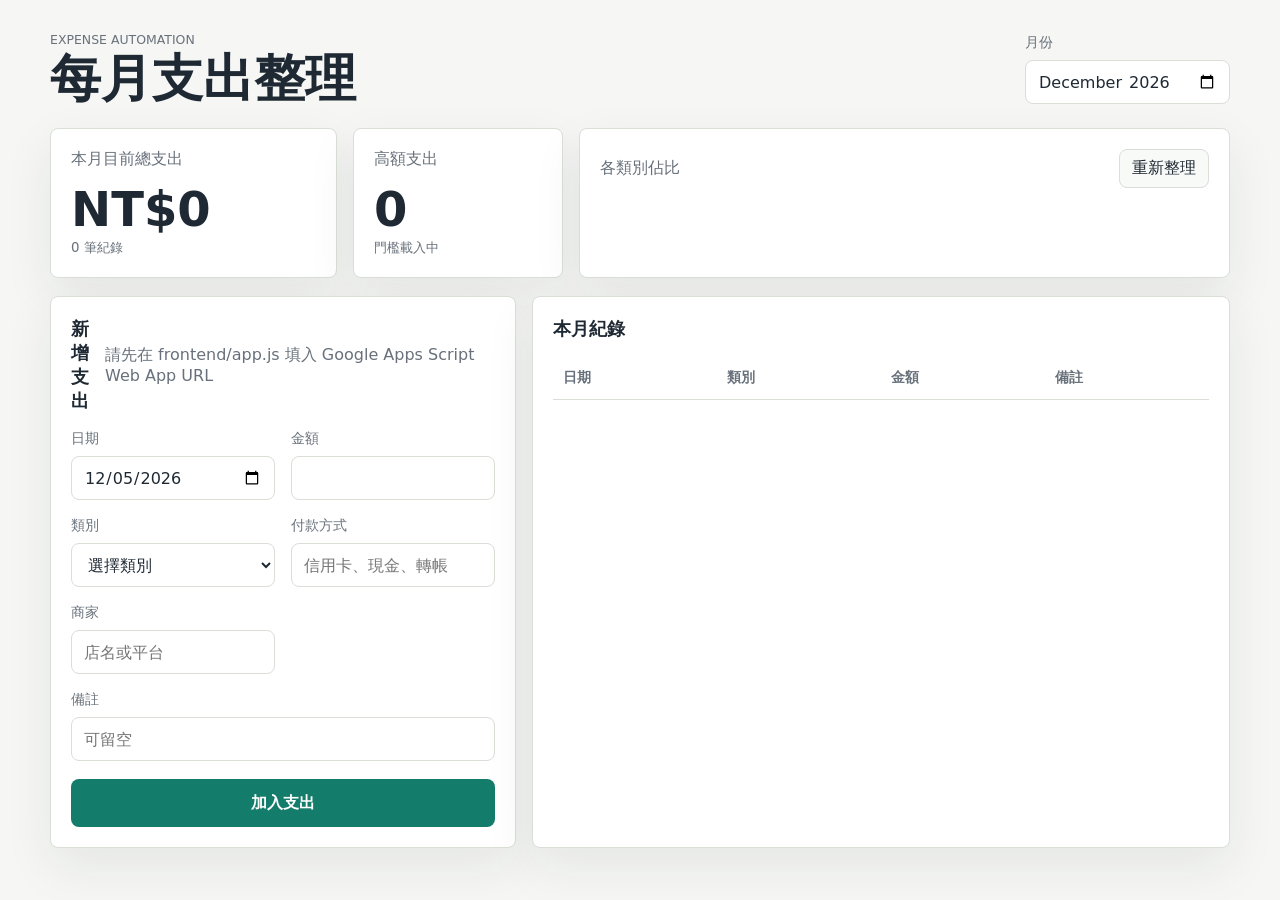
==== frontend/index.html @ 5bca6e2c "Add monthly expense automation skill" ====
<!doctype html>
<html lang="zh-Hant">
  <head>
    <meta charset="utf-8">
    <meta name="viewport" content="width=device-width, initial-scale=1">
    <title>每月支出整理</title>
    <link rel="stylesheet" href="./styles.css">
  </head>
  <body>
    <main class="app-shell">
      <header class="topbar">
        <div>
          <p class="eyebrow">Expense Automation</p>
          <h1>每月支出整理</h1>
        </div>
        <label class="month-picker">
          <span>月份</span>
          <input id="monthInput" type="month">
        </label>
      </header>

      <section class="dashboard-grid" aria-label="支出看板">
        <div class="metric-panel">
          <span class="panel-label">本月目前總支出</span>
          <strong id="totalAmount">NT$0</strong>
          <small id="expenseCount">0 筆紀錄</small>
        </div>
        <div class="metric-panel">
          <span class="panel-label">高額支出</span>
          <strong id="highExpenseCount">0</strong>
          <small id="thresholdText">門檻載入中</small>
        </div>
        <div class="ratio-panel">
          <div class="panel-heading">
            <span class="panel-label">各類別佔比</span>
            <button id="refreshButton" type="button">重新整理</button>
          </div>
          <div id="categoryBreakdown" class="category-list"></div>
        </div>
      </section>

      <section class="workspace-grid">
        <form id="expenseForm" class="expense-form">
          <div class="panel-heading">
            <h2>新增支出</h2>
            <span id="formStatus" role="status"></span>
          </div>
          <div class="form-grid">
            <label>
              <span>日期</span>
              <input name="date" type="date" required>
            </label>
            <label>
              <span>金額</span>
              <input name="amount" type="number" min="1" step="1" inputmode="decimal" required>
            </label>
            <label>
              <span>類別</span>
              <select name="category" required>
                <option value="">選擇類別</option>
                <option>餐飲</option>
                <option>交通</option>
                <option>購物</option>
                <option>娛樂</option>
                <option>居家</option>
                <option>醫療</option>
                <option>學習</option>
                <option>其他</option>
              </select>
            </label>
            <label>
              <span>付款方式</span>
              <input name="paymentMethod" type="text" placeholder="信用卡、現金、轉帳">
            </label>
            <label>
              <span>商家</span>
              <input name="vendor" type="text" placeholder="店名或平台">
            </label>
            <label class="wide">
              <span>備註</span>
              <input name="note" type="text" placeholder="可留空">
            </label>
          </div>
          <button class="primary-action" type="submit">加入支出</button>
        </form>

        <section class="recent-panel">
          <div class="panel-heading">
            <h2>本月紀錄</h2>
            <span id="lastUpdated"></span>
          </div>
          <div class="table-wrap">
            <table>
              <thead>
                <tr>
                  <th>日期</th>
                  <th>類別</th>
                  <th>金額</th>
                  <th>備註</th>
                </tr>
              </thead>
              <tbody id="expenseRows"></tbody>
            </table>
          </div>
        </section>
      </section>
    </main>

    <script src="./app.js"></script>
  </body>
</html>
---- frontend/styles.css ----
:root {
  color-scheme: light;
  --bg: #f6f7f4;
  --surface: #ffffff;
  --ink: #1f2933;
  --muted: #68717b;
  --line: #d9ded7;
  --accent: #137c6b;
  --accent-strong: #0d5f53;
  --warning: #b35b20;
  --shadow: 0 18px 50px rgba(31, 41, 51, 0.08);
}

* {
  box-sizing: border-box;
}

body {
  margin: 0;
  min-height: 100vh;
  background: var(--bg);
  color: var(--ink);
  font-family: Inter, "Noto Sans TC", "Microsoft JhengHei", system-ui, sans-serif;
}

button,
input,
select {
  font: inherit;
}

.app-shell {
  width: min(1180px, calc(100% - 32px));
  margin: 0 auto;
  padding: 32px 0;
}

.topbar,
.panel-heading,
.dashboard-grid,
.workspace-grid,
.form-grid {
  display: grid;
  gap: 16px;
}

.topbar {
  grid-template-columns: 1fr auto;
  align-items: end;
  margin-bottom: 24px;
}

.eyebrow,
.panel-label,
small,
#formStatus,
#lastUpdated {
  color: var(--muted);
}

.eyebrow {
  margin: 0 0 6px;
  font-size: 0.78rem;
  text-transform: uppercase;
  letter-spacing: 0;
}

h1,
h2 {
  margin: 0;
  letter-spacing: 0;
}

h1 {
  font-size: clamp(2rem, 4vw, 3.6rem);
  line-height: 1;
}

h2 {
  font-size: 1.1rem;
}

.month-picker,
.expense-form label {
  display: grid;
  gap: 8px;
}

.month-picker {
  min-width: 190px;
}

.month-picker span,
.expense-form label span {
  color: var(--muted);
  font-size: 0.9rem;
}

input,
select {
  width: 100%;
  min-height: 44px;
  border: 1px solid var(--line);
  border-radius: 8px;
  background: #fff;
  color: var(--ink);
  padding: 10px 12px;
  outline: none;
}

input:focus,
select:focus {
  border-color: var(--accent);
  box-shadow: 0 0 0 3px rgba(19, 124, 107, 0.12);
}

.dashboard-grid {
  grid-template-columns: minmax(180px, 0.75fr) minmax(180px, 0.55fr) minmax(300px, 1.7fr);
  margin-bottom: 18px;
}

.workspace-grid {
  grid-template-columns: minmax(320px, 0.9fr) minmax(420px, 1.35fr);
}

.metric-panel,
.ratio-panel,
.expense-form,
.recent-panel {
  background: var(--surface);
  border: 1px solid var(--line);
  border-radius: 8px;
  box-shadow: var(--shadow);
  padding: 20px;
}

.metric-panel {
  display: grid;
  align-content: space-between;
  min-height: 150px;
}

.metric-panel strong {
  margin: 12px 0 4px;
  font-size: clamp(2rem, 4vw, 3rem);
  line-height: 1;
}

.panel-heading {
  grid-template-columns: 1fr auto;
  align-items: center;
  margin-bottom: 16px;
}

#refreshButton {
  min-height: 36px;
  border: 1px solid var(--line);
  border-radius: 8px;
  background: #f8faf8;
  color: var(--ink);
  cursor: pointer;
  padding: 8px 12px;
}

.category-list {
  display: grid;
  gap: 12px;
}

.category-item {
  display: grid;
  grid-template-columns: 88px 1fr 74px;
  align-items: center;
  gap: 12px;
}

.bar-track {
  height: 10px;
  overflow: hidden;
  border-radius: 999px;
  background: #edf0ec;
}

.bar-fill {
  height: 100%;
  border-radius: inherit;
  background: var(--accent);
}

.form-grid {
  grid-template-columns: repeat(2, minmax(0, 1fr));
}

.wide {
  grid-column: 1 / -1;
}

.primary-action {
  width: 100%;
  min-height: 48px;
  margin-top: 18px;
  border: 0;
  border-radius: 8px;
  background: var(--accent);
  color: #fff;
  cursor: pointer;
  font-weight: 700;
}

.primary-action:hover {
  background: var(--accent-strong);
}

.table-wrap {
  overflow: auto;
}

table {
  width: 100%;
  border-collapse: collapse;
  min-width: 520px;
}

th,
td {
  border-bottom: 1px solid var(--line);
  padding: 12px 10px;
  text-align: left;
  vertical-align: top;
}

th {
  color: var(--muted);
  font-size: 0.86rem;
  font-weight: 600;
}

td.amount {
  font-weight: 700;
  text-align: right;
}

.empty-state {
  color: var(--muted);
  padding: 18px 0;
}

.high-expense {
  color: var(--warning);
  font-weight: 700;
}

@media (max-width: 860px) {
  .app-shell {
    width: min(100% - 24px, 680px);
    padding: 20px 0;
  }

  .topbar,
  .dashboard-grid,
  .workspace-grid,
  .form-grid {
    grid-template-columns: 1fr;
  }

  .category-item {
    grid-template-columns: 72px 1fr 64px;
  }
}
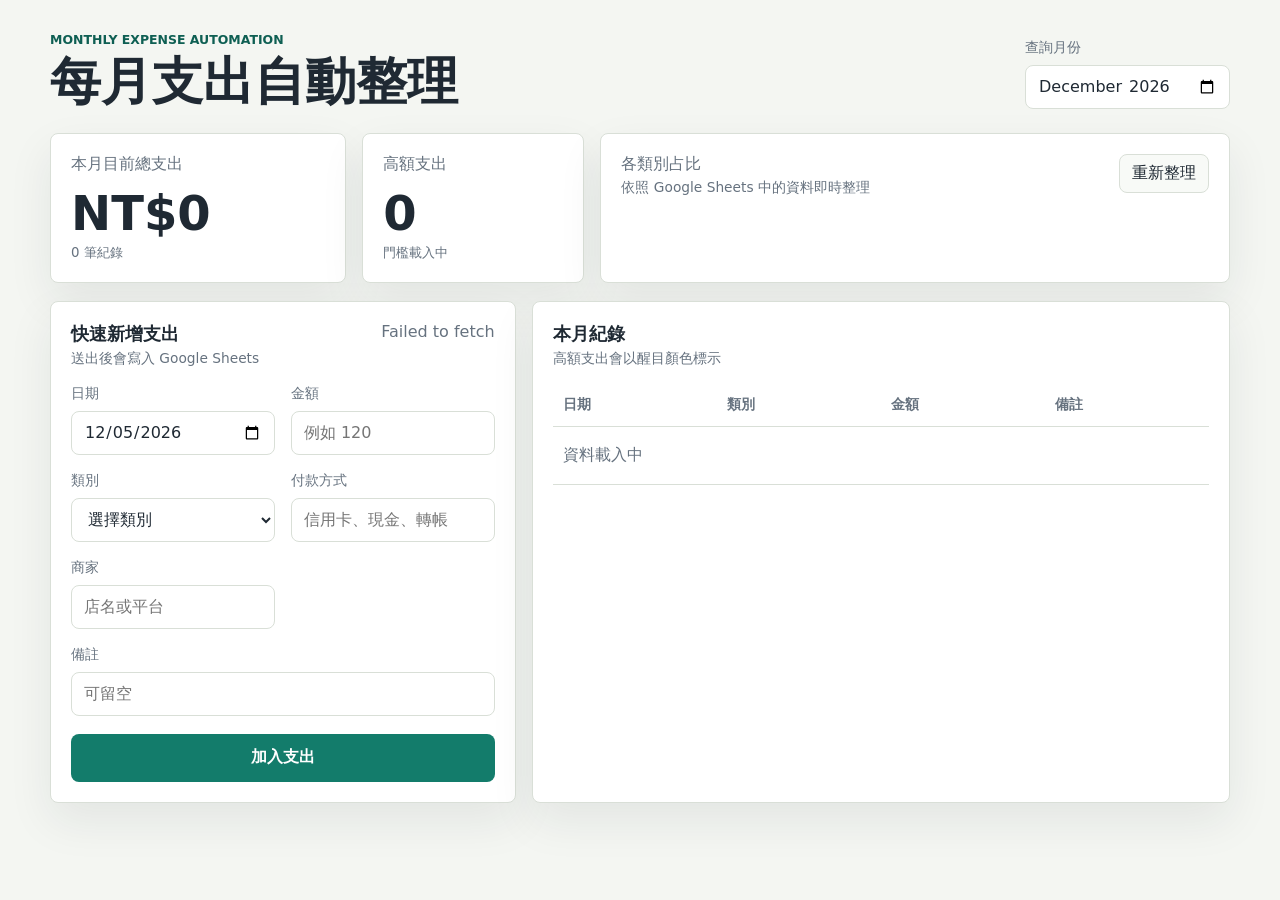
==== commit b0016b9e: "Add complete expense frontend" ====
--- a/frontend/index.html
+++ b/frontend/index.html
@@ -3,92 +3,113 @@
   <head>
     <meta charset="utf-8">
     <meta name="viewport" content="width=device-width, initial-scale=1">
-    <title>每月支出整理</title>
+    <meta name="description" content="自動化整理每月支出的 Google Sheets 記帳看板">
+    <title>每月支出自動整理</title>
     <link rel="stylesheet" href="./styles.css">
   </head>
   <body>
     <main class="app-shell">
       <header class="topbar">
         <div>
-          <p class="eyebrow">Expense Automation</p>
-          <h1>每月支出整理</h1>
+          <p class="eyebrow">Monthly Expense Automation</p>
+          <h1>每月支出自動整理</h1>
         </div>
         <label class="month-picker">
-          <span>月份</span>
-          <input id="monthInput" type="month">
+          <span>查詢月份</span>
+          <input id="monthInput" type="month" aria-label="查詢月份">
         </label>
       </header>
 
-      <section class="dashboard-grid" aria-label="支出看板">
-        <div class="metric-panel">
+      <section class="dashboard-grid" aria-label="支出統計看板">
+        <article class="metric-panel">
           <span class="panel-label">本月目前總支出</span>
           <strong id="totalAmount">NT$0</strong>
           <small id="expenseCount">0 筆紀錄</small>
-        </div>
-        <div class="metric-panel">
+        </article>
+
+        <article class="metric-panel">
           <span class="panel-label">高額支出</span>
           <strong id="highExpenseCount">0</strong>
           <small id="thresholdText">門檻載入中</small>
-        </div>
-        <div class="ratio-panel">
+        </article>
+
+        <article class="ratio-panel">
           <div class="panel-heading">
-            <span class="panel-label">各類別佔比</span>
-            <button id="refreshButton" type="button">重新整理</button>
+            <div>
+              <span class="panel-label">各類別占比</span>
+              <p class="panel-subtitle">依照 Google Sheets 中的資料即時整理</p>
+            </div>
+            <button id="refreshButton" class="ghost-button" type="button">重新整理</button>
           </div>
           <div id="categoryBreakdown" class="category-list"></div>
-        </div>
+        </article>
       </section>
 
       <section class="workspace-grid">
         <form id="expenseForm" class="expense-form">
           <div class="panel-heading">
-            <h2>新增支出</h2>
-            <span id="formStatus" role="status"></span>
+            <div>
+              <h2>快速新增支出</h2>
+              <p class="panel-subtitle">送出後會寫入 Google Sheets</p>
+            </div>
+            <span id="formStatus" role="status" aria-live="polite"></span>
           </div>
+
           <div class="form-grid">
             <label>
               <span>日期</span>
               <input name="date" type="date" required>
             </label>
+
             <label>
               <span>金額</span>
-              <input name="amount" type="number" min="1" step="1" inputmode="decimal" required>
+              <input name="amount" type="number" min="1" step="1" inputmode="decimal" placeholder="例如 120" required>
             </label>
+
             <label>
               <span>類別</span>
               <select name="category" required>
                 <option value="">選擇類別</option>
-                <option>餐飲</option>
-                <option>交通</option>
-                <option>購物</option>
-                <option>娛樂</option>
-                <option>居家</option>
-                <option>醫療</option>
-                <option>學習</option>
-                <option>其他</option>
+                <option value="餐飲">餐飲</option>
+                <option value="交通">交通</option>
+                <option value="購物">購物</option>
+                <option value="娛樂">娛樂</option>
+                <option value="居家">居家</option>
+                <option value="醫療">醫療</option>
+                <option value="學習">學習</option>
+                <option value="訂閱">訂閱</option>
+                <option value="其他">其他</option>
               </select>
             </label>
+
             <label>
               <span>付款方式</span>
               <input name="paymentMethod" type="text" placeholder="信用卡、現金、轉帳">
             </label>
+
             <label>
               <span>商家</span>
               <input name="vendor" type="text" placeholder="店名或平台">
             </label>
+
             <label class="wide">
               <span>備註</span>
               <input name="note" type="text" placeholder="可留空">
             </label>
           </div>
+
           <button class="primary-action" type="submit">加入支出</button>
         </form>
 
-        <section class="recent-panel">
+        <section class="recent-panel" aria-label="本月支出紀錄">
           <div class="panel-heading">
-            <h2>本月紀錄</h2>
+            <div>
+              <h2>本月紀錄</h2>
+              <p class="panel-subtitle">高額支出會以醒目顏色標示</p>
+            </div>
             <span id="lastUpdated"></span>
           </div>
+
           <div class="table-wrap">
             <table>
               <thead>
@@ -99,7 +120,11 @@
                   <th>備註</th>
                 </tr>
               </thead>
-              <tbody id="expenseRows"></tbody>
+              <tbody id="expenseRows">
+                <tr>
+                  <td colspan="4" class="empty-state">資料載入中</td>
+                </tr>
+              </tbody>
             </table>
           </div>
         </section>
--- a/frontend/styles.css
+++ b/frontend/styles.css
@@ -1,14 +1,16 @@
 :root {
   color-scheme: light;
-  --bg: #f6f7f4;
+  --bg: #f4f6f2;
   --surface: #ffffff;
+  --surface-soft: #f8faf7;
   --ink: #1f2933;
-  --muted: #68717b;
-  --line: #d9ded7;
+  --muted: #66727f;
+  --line: #d9dfd7;
   --accent: #137c6b;
-  --accent-strong: #0d5f53;
-  --warning: #b35b20;
-  --shadow: 0 18px 50px rgba(31, 41, 51, 0.08);
+  --accent-dark: #0e5f53;
+  --warning: #b85c1e;
+  --danger-bg: #fff4ec;
+  --shadow: 0 18px 45px rgba(31, 41, 51, 0.08);
 }
 
 * {
@@ -29,70 +31,72 @@
   font: inherit;
 }
 
+button {
+  cursor: pointer;
+}
+
 .app-shell {
   width: min(1180px, calc(100% - 32px));
   margin: 0 auto;
   padding: 32px 0;
 }
 
-.topbar,
-.panel-heading,
-.dashboard-grid,
-.workspace-grid,
-.form-grid {
-  display: grid;
-  gap: 16px;
-}
-
 .topbar {
+  display: grid;
   grid-template-columns: 1fr auto;
   align-items: end;
+  gap: 20px;
   margin-bottom: 24px;
 }
 
-.eyebrow,
+.eyebrow {
+  margin: 0 0 8px;
+  color: var(--accent-dark);
+  font-size: 0.78rem;
+  font-weight: 700;
+  letter-spacing: 0;
+  text-transform: uppercase;
+}
+
+h1,
+h2,
+p {
+  margin: 0;
+}
+
+h1 {
+  font-size: clamp(2rem, 4vw, 3.5rem);
+  line-height: 1.05;
+  letter-spacing: 0;
+}
+
+h2 {
+  font-size: 1.12rem;
+  letter-spacing: 0;
+}
+
+.month-picker,
+.expense-form label {
+  display: grid;
+  gap: 8px;
+}
+
+.month-picker {
+  min-width: 190px;
+}
+
+.month-picker span,
+.expense-form label span,
 .panel-label,
+.panel-subtitle,
 small,
 #formStatus,
 #lastUpdated {
   color: var(--muted);
 }
 
-.eyebrow {
-  margin: 0 0 6px;
-  font-size: 0.78rem;
-  text-transform: uppercase;
-  letter-spacing: 0;
-}
-
-h1,
-h2 {
-  margin: 0;
-  letter-spacing: 0;
-}
-
-h1 {
-  font-size: clamp(2rem, 4vw, 3.6rem);
-  line-height: 1;
-}
-
-h2 {
-  font-size: 1.1rem;
-}
-
-.month-picker,
-.expense-form label {
-  display: grid;
-  gap: 8px;
-}
-
-.month-picker {
-  min-width: 190px;
-}
-
 .month-picker span,
 .expense-form label span {
-  color: var(--muted);
   font-size: 0.9rem;
 }
 
@@ -111,16 +115,20 @@
 input:focus,
 select:focus {
   border-color: var(--accent);
-  box-shadow: 0 0 0 3px rgba(19, 124, 107, 0.12);
+  box-shadow: 0 0 0 3px rgba(19, 124, 107, 0.14);
 }
 
 .dashboard-grid {
-  grid-template-columns: minmax(180px, 0.75fr) minmax(180px, 0.55fr) minmax(300px, 1.7fr);
+  display: grid;
+  grid-template-columns: minmax(180px, 0.8fr) minmax(180px, 0.6fr) minmax(300px, 1.7fr);
+  gap: 16px;
   margin-bottom: 18px;
 }
 
 .workspace-grid {
+  display: grid;
   grid-template-columns: minmax(320px, 0.9fr) minmax(420px, 1.35fr);
+  gap: 16px;
 }
 
 .metric-panel,
@@ -147,21 +155,32 @@
 }
 
 .panel-heading {
+  display: grid;
   grid-template-columns: 1fr auto;
-  align-items: center;
+  align-items: start;
+  gap: 16px;
   margin-bottom: 16px;
 }
 
-#refreshButton {
+.panel-subtitle {
+  margin-top: 4px;
+  font-size: 0.86rem;
+}
+
+.ghost-button {
   min-height: 36px;
   border: 1px solid var(--line);
   border-radius: 8px;
-  background: #f8faf8;
+  background: var(--surface-soft);
   color: var(--ink);
-  cursor: pointer;
   padding: 8px 12px;
 }
 
+.ghost-button:hover {
+  border-color: var(--accent);
+  color: var(--accent-dark);
+}
+
 .category-list {
   display: grid;
   gap: 12px;
@@ -169,9 +188,15 @@
 
 .category-item {
   display: grid;
-  grid-template-columns: 88px 1fr 74px;
+  grid-template-columns: 88px 1fr 82px;
   align-items: center;
   gap: 12px;
+}
+
+.category-item strong {
+  overflow: hidden;
+  text-overflow: ellipsis;
+  white-space: nowrap;
 }
 
 .bar-track {
@@ -187,8 +212,16 @@
   background: var(--accent);
 }
 
+.category-total {
+  color: var(--muted);
+  font-size: 0.9rem;
+  text-align: right;
+}
+
 .form-grid {
+  display: grid;
   grid-template-columns: repeat(2, minmax(0, 1fr));
+  gap: 16px;
 }
 
 .wide {
@@ -203,12 +236,11 @@
   border-radius: 8px;
   background: var(--accent);
   color: #fff;
-  cursor: pointer;
   font-weight: 700;
 }
 
 .primary-action:hover {
-  background: var(--accent-strong);
+  background: var(--accent-dark);
 }
 
 .table-wrap {
@@ -217,8 +249,8 @@
 
 table {
   width: 100%;
+  min-width: 520px;
   border-collapse: collapse;
-  min-width: 520px;
 }
 
 th,
@@ -232,7 +264,7 @@
 th {
   color: var(--muted);
   font-size: 0.86rem;
-  font-weight: 600;
+  font-weight: 700;
 }
 
 td.amount {
@@ -242,12 +274,12 @@
 
 .empty-state {
   color: var(--muted);
-  padding: 18px 0;
+  padding: 18px 10px;
 }
 
 .high-expense {
+  background: var(--danger-bg);
   color: var(--warning);
-  font-weight: 700;
 }
 
 @media (max-width: 860px) {
@@ -263,7 +295,11 @@
     grid-template-columns: 1fr;
   }
 
+  .month-picker {
+    min-width: 0;
+  }
+
   .category-item {
-    grid-template-columns: 72px 1fr 64px;
+    grid-template-columns: 72px 1fr 70px;
   }
 }
